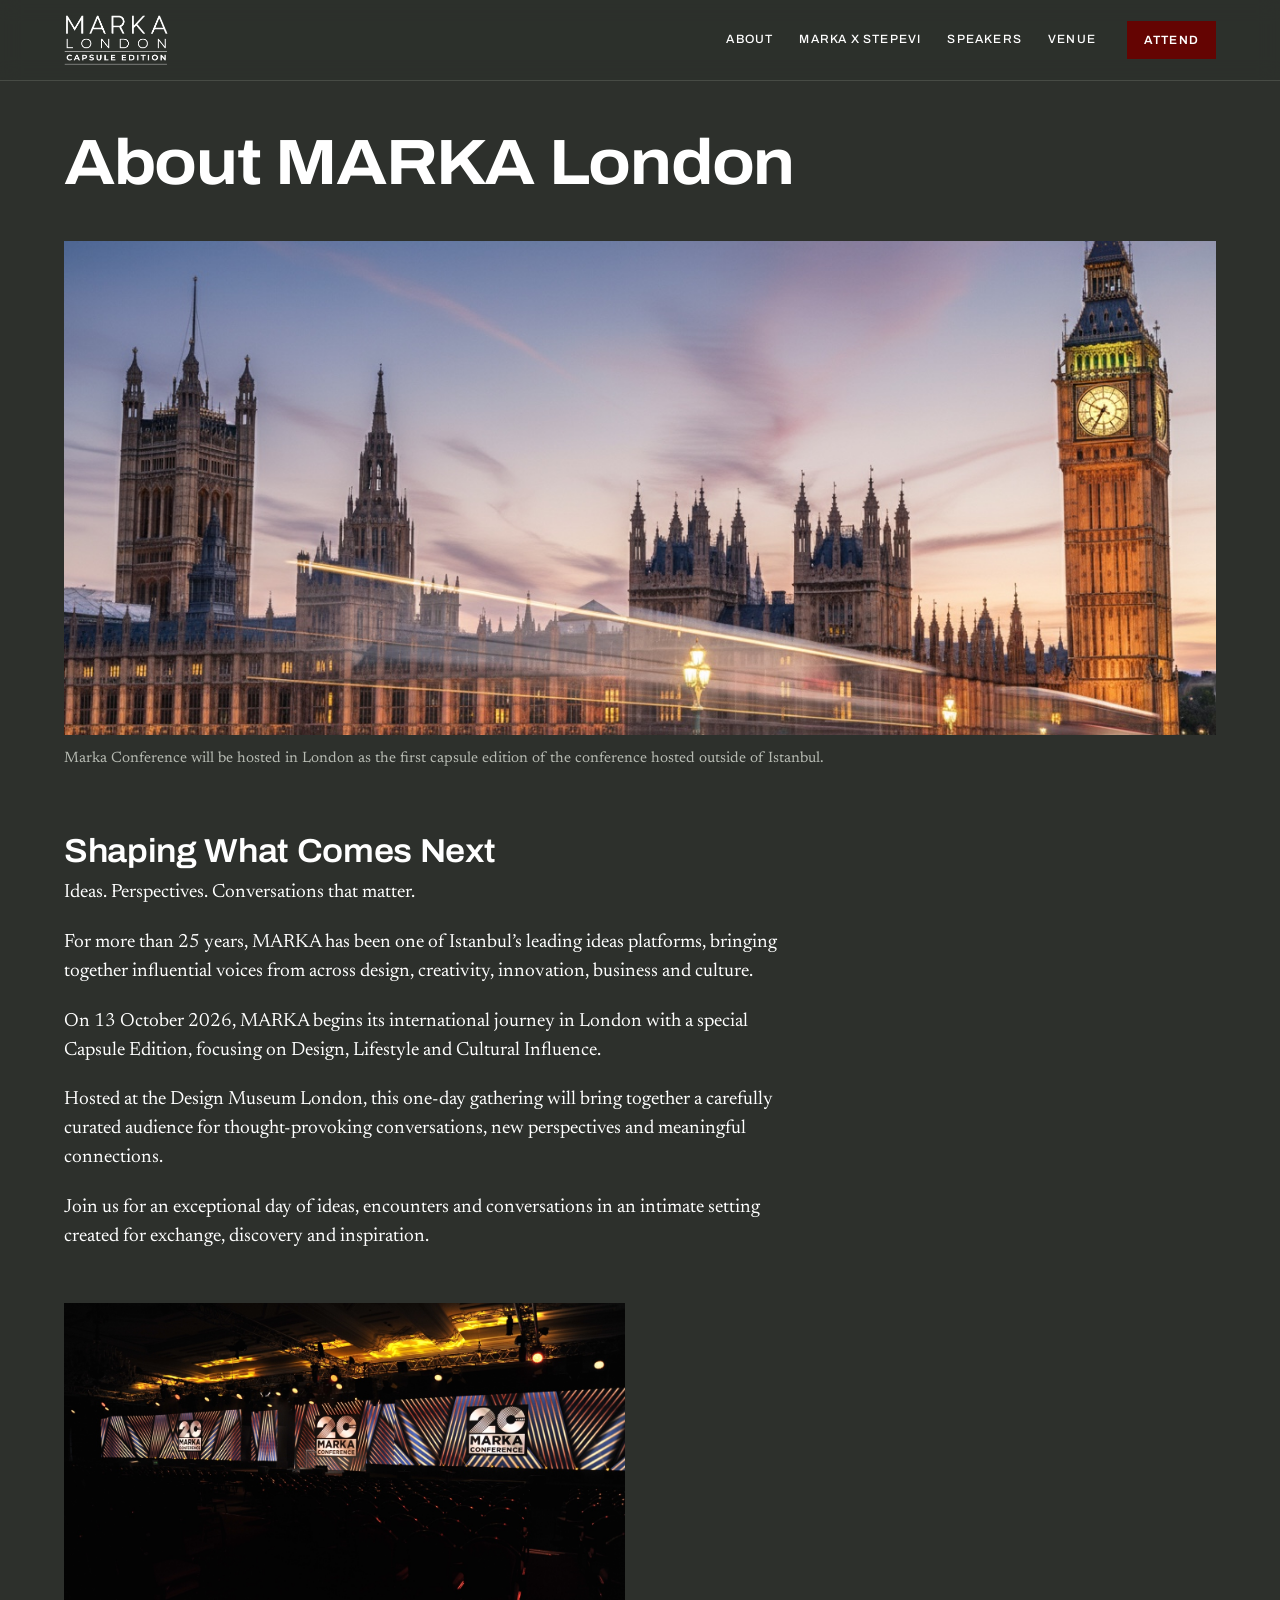
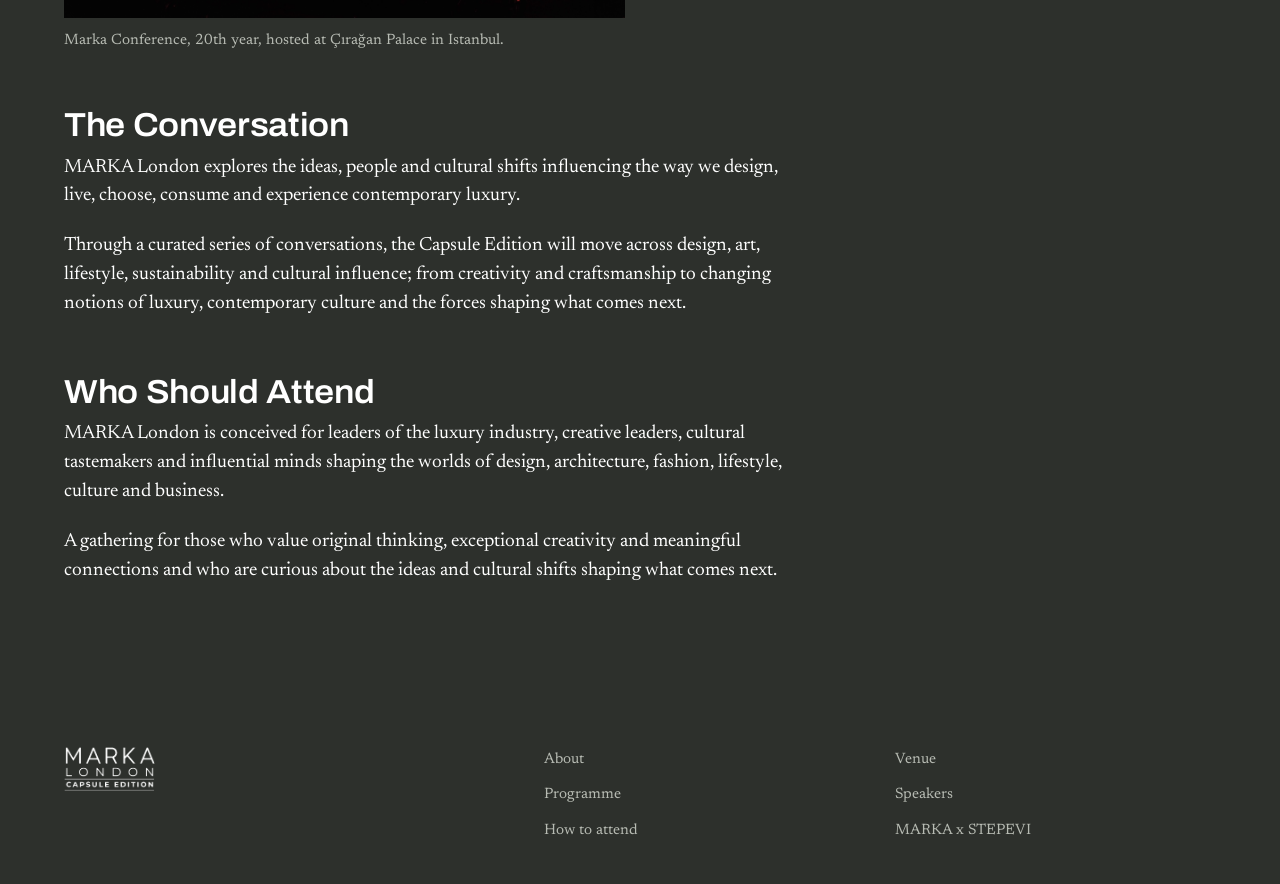
==== about.html @ 9a15dba4 "Initial commit: MARKA London Capsule Edition site Static landing site plus four inner pages (About, " ====
<!doctype html>
<html lang="en">
<head>
<meta charset="utf-8">
<meta name="viewport" content="width=device-width, initial-scale=1">
<meta name="description" content="About MARKA London — an exclusive platform for ideas and dialogue, at the Design Museum on 13 October 2026.">
<title>About MARKA London</title>
<link rel="preconnect" href="https://fonts.googleapis.com">
<link rel="preconnect" href="https://fonts.gstatic.com" crossorigin>
<link rel="stylesheet" href="https://fonts.googleapis.com/css2?family=Archivo:wdth,wght@75..125,400..700&family=Newsreader:opsz,wght@6..72,300..600&display=swap">
<link rel="stylesheet" href="styles.css">
<style>
  /* ---------- L2 page ---------- */
  .l2{padding-block:clamp(30px,4vw,58px) clamp(50px,7vw,96px);}
  .l2-title{
    font-family:var(--display);
    font-variation-settings:"wdth" 110,"wght" 700;letter-spacing:-.02em;
    font-size:clamp(34px,5.4vw,64px);line-height:.98;
    margin:0 0 clamp(28px,3.6vw,52px);
    text-wrap:balance;
  }
  .banner-fig{margin:0 0 clamp(38px,5vw,76px);}
  .banner{aspect-ratio:21/9;overflow:hidden;}
  .banner svg,
  .banner img{width:100%;height:100%;object-fit:cover;}
  .banner-fig figcaption{
    margin-top:12px;
    font-size:15px;color:var(--ink-2);
  }
  @media (max-width:760px){.banner{aspect-ratio:16/10;}}

  .about-body{max-width:68ch;font-size:clamp(18px,1.5vw,21px);line-height:1.5;}
  .l2-subtitle{
    font-family:var(--display);
    font-variation-settings:"wdth" 106,"wght" 600;letter-spacing:-.01em;
    font-size:clamp(24px,2.6vw,34px);line-height:1.06;
    margin:0 0 .3em;
  }
  .l2-standfirst{margin:0 0 1.6em;}
  /* Sits inside .about-body, so it takes the text measure rather than the banner's full width. */
  .inline-fig{margin:clamp(34px,4vw,54px) 0 0;max-width:75%;}
  .about-body > * + .l2-subtitle{margin-top:clamp(38px,4.4vw,60px);}
  .inline-fig img{width:100%;aspect-ratio:16/9;object-fit:cover;display:block;}
  .inline-fig figcaption{margin-top:12px;font-size:15px;line-height:1.45;color:var(--ink-2);}
  .about-body p{margin:0 0 1.1em;}
  .about-body p:last-child{margin-bottom:0;}
</style>
</head>
<body>

<header class="top">
  <div class="wrap top-in">
    <a class="mark-logo" href="index.html"><img src="assets/logo.png" alt="MARKA London — Capsule Edition"></a>
    <nav class="nav" aria-label="Primary">
      <a href="about.html">About</a>
      <a href="stepevi.html">MARKA x STEPEVI</a>
      <a href="speakers.html">Speakers</a>
      <a href="venue.html">Venue</a>
    </nav>
    <a class="btn btn-sm" href="index.html#attend">Attend</a>
  </div>
</header>

<main>

  <section class="l2">
    <div class="wrap">

      <h1 class="l2-title">About MARKA London</h1>

      <figure class="banner-fig">
        <div class="banner">
          <img src="assets/about-banner-london.jpg" alt="Marka Conference will be hosted in London as the first capsule edition of the conference hosted outside of Istanbul.">
        </div>
        <figcaption>Marka Conference will be hosted in London as the first capsule edition of the conference hosted outside of Istanbul.</figcaption>
      </figure>

      <div class="about-body">
        <h2 class="l2-subtitle">Shaping What Comes Next</h2>
        <p class="l2-standfirst">Ideas. Perspectives. Conversations that matter.</p>
        <p>For more than 25 years, MARKA has been one of Istanbul&rsquo;s leading ideas platforms, bringing together influential voices from across design, creativity, innovation, business and culture.</p>
        <p>On 13 October 2026, MARKA begins its international journey in London with a special Capsule Edition, focusing on Design, Lifestyle and Cultural Influence.</p>
        <p>Hosted at the Design Museum London, this one-day gathering will bring together a carefully curated audience for thought-provoking conversations, new perspectives and meaningful connections.</p>
        <p>Join us for an exceptional day of ideas, encounters and conversations in an intimate setting created for exchange, discovery and inspiration.</p>

        <figure class="inline-fig">
          <img src="assets/marka-conference-ciragan.jpg" alt="Marka Conference, 20th year, hosted at &Ccedil;ıra&#287;an Palace in Istanbul.">
          <figcaption>Marka Conference, 20th year, hosted at &Ccedil;ıra&#287;an Palace in Istanbul.</figcaption>
        </figure>

        <h2 class="l2-subtitle">The Conversation</h2>
        <p>MARKA London explores the ideas, people and cultural shifts influencing the way we design, live, choose, consume and experience contemporary luxury.</p>
        <p>Through a curated series of conversations, the Capsule Edition will move across design, art, lifestyle, sustainability and cultural influence; from creativity and craftsmanship to changing notions of luxury, contemporary culture and the forces shaping what comes next.</p>

        <h2 class="l2-subtitle">Who Should Attend</h2>
        <p>MARKA London is conceived for leaders of the luxury industry, creative leaders, cultural tastemakers and influential minds shaping the worlds of design, architecture, fashion, lifestyle, culture and business.</p>
        <p>A gathering for those who value original thinking, exceptional creativity and meaningful connections and who are curious about the ideas and cultural shifts shaping what comes next.</p>
      </div>

    </div>
  </section>

</main>

<footer class="foot">
  <div class="wrap">
    <div class="foot-grid">
      <div>
        <a class="mark-logo" href="index.html"><img src="assets/logo.png" alt="MARKA London — Capsule Edition"></a>
      </div>
      <div>
        <ul>
          <li><a href="about.html">About</a></li>
          <li><a href="index.html#visit">Programme</a></li>
          <li><a href="index.html#attend">How to attend</a></li>
        </ul>
      </div>
      <div>
        <ul>
          <li><a href="venue.html">Venue</a></li>
          <li><a href="speakers.html">Speakers</a></li>
          <li><a href="stepevi.html">MARKA x STEPEVI</a></li>
        </ul>
      </div>
    </div>
  </div>
</footer>

</body>
</html>
---- styles.css ----
:root{
  color-scheme:dark;
  --paper:#2D302C;
  --surface:#363A34;
  --ink:#FFFFFF;
  --ink-2:#B7BBB3;
  --rule:#474B45;
  --rule-strong:#FFFFFF;
  --accent:#640402;
  --accent-ink:#FFFFFF;
  --focus:var(--ink-2);

  --display:"Archivo","Helvetica Neue",Helvetica,Arial,sans-serif;
  --body:"Newsreader",Georgia,"Times New Roman",serif;

  --gap:clamp(20px,2.4vw,34px);
  --pad:clamp(20px,5vw,64px);
  --section:clamp(38px,4.4vw,66px);
  --header:80px;
}
*{box-sizing:border-box;}
body{
  margin:0;
  background:var(--paper);
  color:var(--ink);
  font-family:var(--body);
  font-size:17px;
  line-height:1.55;
  -webkit-font-smoothing:antialiased;
}
a{color:inherit;text-decoration:none;}
img,svg{display:block;max-width:100%;}
:focus-visible{outline:2px solid var(--focus);outline-offset:3px;}

.wrap{max-width:1360px;margin:0 auto;padding-inline:var(--pad);}

/* ---------- shared type ---------- */
.label{
  font-family:var(--display);
  font-variation-settings:"wdth" 100,"wght" 600;
  font-size:11px;
  letter-spacing:.14em;
  text-transform:uppercase;
  color:var(--ink-2);
  font-variant-numeric:tabular-nums;
  margin:0;
}
.sect-title{
  font-family:var(--display);
  font-variation-settings:"wdth" 108,"wght" 600;
  letter-spacing:-.005em;
  font-size:clamp(28px,4.2vw,52px);
  line-height:1.02;
  margin:0;
  text-wrap:balance;
}
.lede{
  font-size:clamp(17px,1.35vw,20px);
  line-height:1.5;
  color:var(--ink-2);
  max-width:52ch;
  margin:0;
}

/* ---------- header ---------- */
.top{
  position:sticky;top:0;z-index:40;
  background:color-mix(in srgb,var(--paper) 88%,transparent);
  backdrop-filter:blur(10px);
  border-bottom:1px solid var(--rule);
}
.top-in{display:flex;align-items:center;gap:var(--gap);height:var(--header);}
.mark{
  font-family:var(--display);
  font-variation-settings:"wdth" 118,"wght" 700;
  text-transform:uppercase;
  letter-spacing:.02em;
  font-size:17px;
  margin-right:auto;
}
.mark-logo{
  display:block;
  height:50px;width:auto;
  margin-right:auto;
}
.mark-logo img{display:block;height:100%;width:auto;filter:invert(1);}
@media (max-width:520px){.mark-logo{height:40px;}}
.nav{display:flex;gap:26px;align-items:center;}
.nav a{
  font-family:var(--display);
  font-variation-settings:"wdth" 100,"wght" 500;
  font-size:12px;letter-spacing:.1em;text-transform:uppercase;
  padding-block:4px;
  border-bottom:1px solid transparent;
}
.nav a:hover{border-bottom-color:var(--rule-strong);}
@media (max-width:860px){.nav{display:none;}}

.btn{
  display:inline-flex;align-items:center;justify-content:center;
  font-family:var(--display);
  font-variation-settings:"wdth" 100,"wght" 600;
  font-size:12px;letter-spacing:.1em;text-transform:uppercase;
  padding:11px 20px;
  background:var(--accent);color:var(--accent-ink);
  border:1px solid var(--accent);
  transition:opacity .18s ease;
}
.btn:hover{opacity:.84;}
.btn-ghost{background:transparent;color:var(--ink);border-color:var(--rule-strong);}
.btn-ghost:hover{background:var(--ink);color:var(--paper);opacity:1;}
.btn-sm{padding:9px 16px;}

/* ---------- hero ---------- */
.hero{position:relative;}
.hero-banner{width:100%;height:auto;}

/* ---------- ticker ---------- */
.ticker{
  border-bottom:1px solid var(--rule);
  overflow:hidden;
  padding-block:14px;
}
.ticker-track{
  display:flex;width:max-content;
  animation:slide 46s linear infinite;
}
.ticker:hover .ticker-track{animation-play-state:paused;}
.ticker-track span{
  font-family:var(--display);
  font-variation-settings:"wdth" 100,"wght" 500;
  font-size:12px;letter-spacing:.12em;text-transform:uppercase;
  color:var(--ink-2);
  padding-inline:18px;
  white-space:nowrap;
}
.ticker-track span::after{content:"·";margin-left:18px;color:var(--rule);}
.ticker-hero{
  position:sticky;top:calc(var(--header) + 1px);z-index:30;
  background:var(--accent);
  border-top:2px solid var(--accent);
  border-bottom:2px solid var(--accent);
}
.ticker-hero .ticker-track span{color:#FFFFFF;}
.ticker-hero .ticker-track span::after{color:rgba(255,255,255,.45);}
@keyframes slide{from{transform:translateX(0);}to{transform:translateX(-50%);}}
@media (prefers-reduced-motion:reduce){
  .ticker-track{animation:none;}
  .ticker{overflow-x:auto;}
}

/* ---------- section scaffold ---------- */
.sect{padding-block:var(--section);}
.sect-head{
  display:grid;grid-template-columns:180px 1fr auto;
  gap:var(--gap);align-items:baseline;
  padding-top:18px;border-top:1px solid var(--rule-strong);
  margin-bottom:clamp(24px,2.8vw,38px);
}
.sect-head .more{
  font-family:var(--display);
  font-variation-settings:"wdth" 100,"wght" 600;
  font-size:12px;letter-spacing:.1em;text-transform:uppercase;
  border-bottom:1px solid var(--rule-strong);padding-bottom:2px;
  white-space:nowrap;
}
.sect-head .more:hover{color:var(--ink-2);border-bottom-color:var(--ink-2);}
@media (max-width:760px){
  .sect-head{grid-template-columns:1fr;gap:14px;}
  .sect-head .more{justify-self:start;}
}
/* Section heads: accent-coloured eyebrow, title underscored in the same red.
   justify-self shrinks the title to its text, so the rule ends with the words. */
.sect-head .label{color:var(--ink-2);}
.sect-head .sect-title{
  justify-self:start;
  padding-bottom:.14em;
  border-bottom:2px solid var(--ink-2);
}

#programs{padding-top:clamp(34px,4vw,58px);}

/* ---------- how to attend ---------- */
#attend .sect-head{margin-bottom:clamp(18px,2vw,26px);}
.attend-lede{margin:0 0 clamp(30px,4vw,52px);}
.attend-grid{display:grid;grid-template-columns:repeat(2,1fr);gap:var(--gap);}
.attend-panel{
  display:flex;flex-direction:column;gap:clamp(34px,4.2vw,58px);
  padding:clamp(30px,3.2vw,54px);
  min-height:clamp(330px,30vw,430px);
  background:var(--bg);color:var(--fg);
}
.panel-accent{--bg:#4B0302;--fg:#F5F4F1;--line:rgba(245,244,241,.4);--muted:rgba(245,244,241,.78);}
.panel-black{--bg:#000000;--fg:#F5F4F1;--line:rgba(245,244,241,.34);--muted:rgba(245,244,241,.72);}
.attend-panel svg{width:44px;height:44px;stroke:currentColor;fill:none;stroke-width:1.25;}
.attend-body{display:flex;flex-direction:column;align-items:flex-start;}
.attend-head{display:flex;align-items:center;gap:18px;}
.attend-head h3{
  font-family:var(--display);
  font-variation-settings:"wdth" 104,"wght" 600;letter-spacing:-.005em;
  font-size:clamp(19px,1.5vw,24px);line-height:1.08;
  margin:0;
}
.attend-body p{margin:0 0 1.05em;color:var(--muted);font-size:18px;line-height:1.5;max-width:46ch;}
.attend-mail{
  display:block;width:100%;
  margin-top:8px;
  border-top:1px solid var(--line);
  padding-top:18px;
  font-size:15px;color:var(--muted);
  word-break:break-word;
}
.attend-mail:hover{color:var(--fg);}
.attend-btn{
  display:inline-flex;align-items:center;gap:16px;
  margin-top:26px;padding-bottom:2px;
  background-image:linear-gradient(currentColor,currentColor);
  background-size:100% 1px;background-repeat:no-repeat;background-position:0 100%;
  font-family:var(--display);
  font-variation-settings:"wdth" 100,"wght" 600;
  font-size:12px;letter-spacing:.1em;text-transform:uppercase;
  transition:opacity .2s ease;
}
.attend-btn .arrow{width:17px;height:9px;stroke-width:1.6;}
.attend-btn:hover{opacity:.6;}
@media (max-width:760px){.attend-grid{grid-template-columns:1fr;}}
@media (prefers-reduced-motion:reduce){.attend-btn{transition:none;}}

/* ---------- card rows ---------- */
.row-3{display:grid;grid-template-columns:repeat(3,1fr);gap:var(--gap);}
.row-2{display:grid;grid-template-columns:repeat(2,1fr);gap:var(--gap);}
@media (max-width:900px){.row-3{grid-template-columns:1fr 1fr;}}
@media (max-width:620px){.row-3,.row-2{grid-template-columns:1fr;}}

/* programs: two stacked boxes per column */
.programs{display:grid;grid-template-columns:1fr 1fr;gap:var(--gap);align-items:stretch;}
.programs .stack{display:flex;flex-direction:column;gap:var(--gap);}
.programs .card{gap:0;}
.programs .card .frame{margin-bottom:16px;}
.programs .card p{margin-top:7px;}
.programs .frame{aspect-ratio:16/9;position:relative;}
/* Programme tiles sit mono at rest and cross-fade to the red-accented shot on hover. */
.programs .frame .frame-hover{
  position:absolute;inset:0;
  opacity:0;
  transition:opacity .45s ease,transform .5s cubic-bezier(.2,.6,.2,1);
}
.programs .card:hover .frame-hover{opacity:1;}
.programs .frame svg,
.programs .frame img{width:100%;height:100%;object-fit:cover;}
@media (max-width:760px){
  .programs{grid-template-columns:1fr;}
}

.card{display:flex;flex-direction:column;gap:16px;}
.card .frame{overflow:hidden;}
.card .frame svg,
.card .frame img{transition:transform .5s cubic-bezier(.2,.6,.2,1);}
.card:hover .frame svg,
.card:hover .frame img{transform:scale(1.03);}
.card h3{
  font-family:var(--display);
  font-variation-settings:"wdth" 104,"wght" 600;
  font-size:clamp(19px,1.7vw,24px);
  line-height:1.1;letter-spacing:-.005em;
  margin:0;
  display:inline;
  background-image:linear-gradient(var(--ink),var(--ink));
  background-size:0 1px;background-repeat:no-repeat;background-position:0 100%;
  transition:background-size .35s ease;
}
.card:hover h3{background-size:100% 1px;}
.card p{margin:0;color:var(--ink-2);font-size:16px;max-width:44ch;}
.card .meta{display:flex;gap:14px;align-items:baseline;}
.card .meta .dot{color:var(--ink-2);}
@media (prefers-reduced-motion:reduce){
  .card .frame svg,.card .frame img,.card h3{transition:none;}
  .programs .frame .frame-hover{transition:none;}
}

/* ---------- event day schedule ---------- */
/* Event Day: intro column beside the schedule. */
.event-layout{
  display:grid;grid-template-columns:1fr 1.75fr;gap:clamp(28px,4vw,72px);align-items:start;
  border-top:1px solid var(--rule-strong);padding-top:22px;
}
.event-intro .label{font-size:12.65px;margin-bottom:12px;color:var(--ink-2);}
/* Footnote marker on the sessions, and its key under the section title. */
.slot h3 .ast{font-size:.55em;line-height:1;vertical-align:super;margin-left:3px;color:var(--ink-2);}
.event-note{
  margin:clamp(20px,2.4vw,28px) 0 0;
  color:var(--ink);font-size:19px;line-height:1.45;
  max-width:24ch;
}
/* Inline rather than a flex sibling, so the marker sits tight against the text. */
.event-note .ast-lg{font-size:1.9em;line-height:0;vertical-align:-.18em;margin-right:.18em;}
.event-intro .sect-title{
  display:inline-block;
  padding-bottom:.14em;
  border-bottom:2px solid var(--ink-2);
}
@media (max-width:860px){.event-layout{grid-template-columns:1fr;}}

.schedule{border-top:0;}
.slot{
  display:grid;grid-template-columns:180px 1fr;gap:var(--gap);align-items:baseline;
  padding:22px 0 24px;
  border-bottom:1px solid var(--rule);
}
.slot:first-child{padding-top:0;}
.slot .slot-time{
  font-family:var(--display);
  font-variation-settings:"wdth" 100,"wght" 500;
  font-size:14.95px;letter-spacing:.1em;
  font-variant-numeric:tabular-nums;
  color:var(--ink-2);
  white-space:nowrap;
}
.slot h3{
  font-family:var(--display);
  font-variation-settings:"wdth" 104,"wght" 600;letter-spacing:-.005em;
  font-size:clamp(19px,1.8vw,25px);line-height:1.08;
  margin:0;
  text-wrap:balance;
}
.slot p{margin:7px 0 0;color:var(--ink-2);max-width:58ch;}
@media (max-width:760px){
  .slot{grid-template-columns:1fr;gap:8px;}
}



.note{font-size:13px;color:var(--ink-2);margin:14px 0 0;}

/* ---------- footer ---------- */
.foot{padding-block:clamp(44px,6vw,72px) 40px;}
/* Same wordmark as the header, a little smaller. */
.foot .mark-logo{height:44px;margin-bottom:16px;}
.foot-grid{display:grid;grid-template-columns:1.4fr 1fr 1fr;gap:var(--gap);}
@media (max-width:820px){.foot-grid{grid-template-columns:1fr 1fr;}}
.foot ul{list-style:none;margin:0;padding:0;display:flex;flex-direction:column;gap:9px;}
.foot ul a{font-size:15px;color:var(--ink-2);}
.foot ul a:hover{color:var(--ink);}
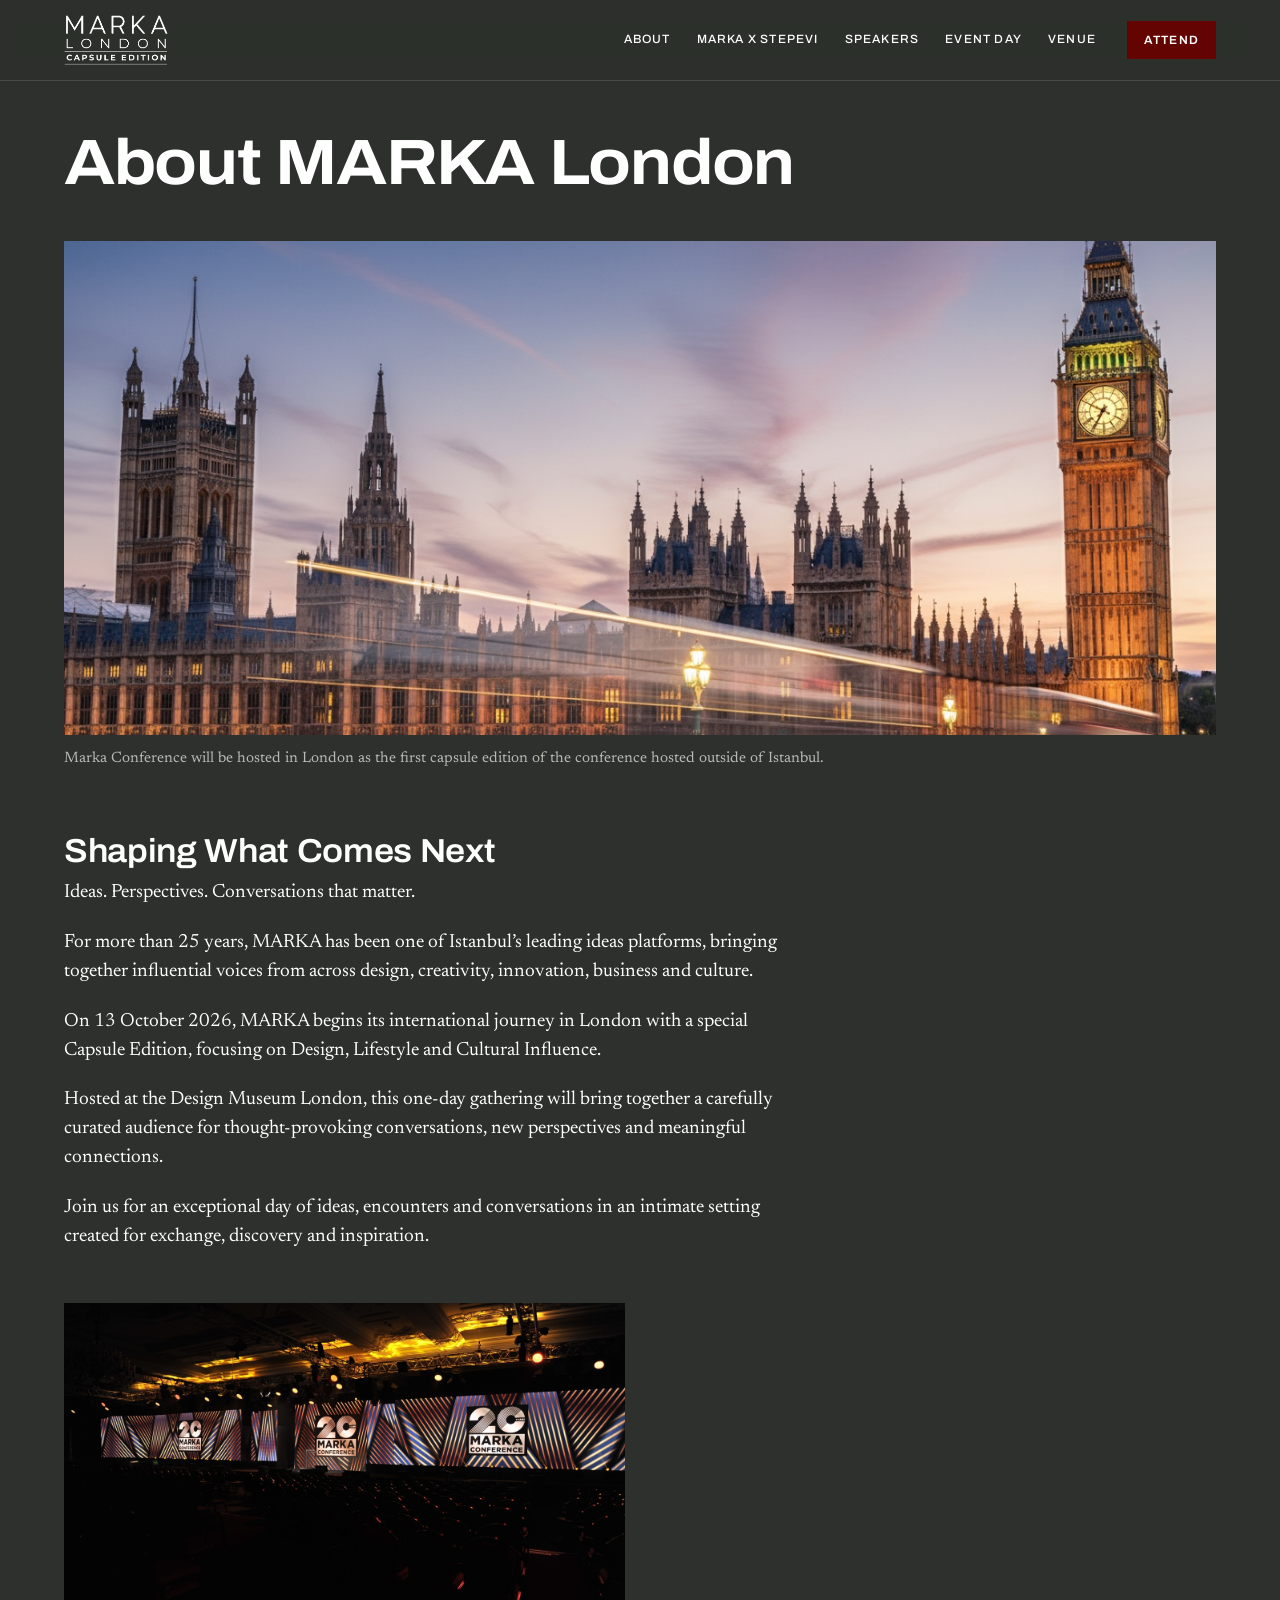
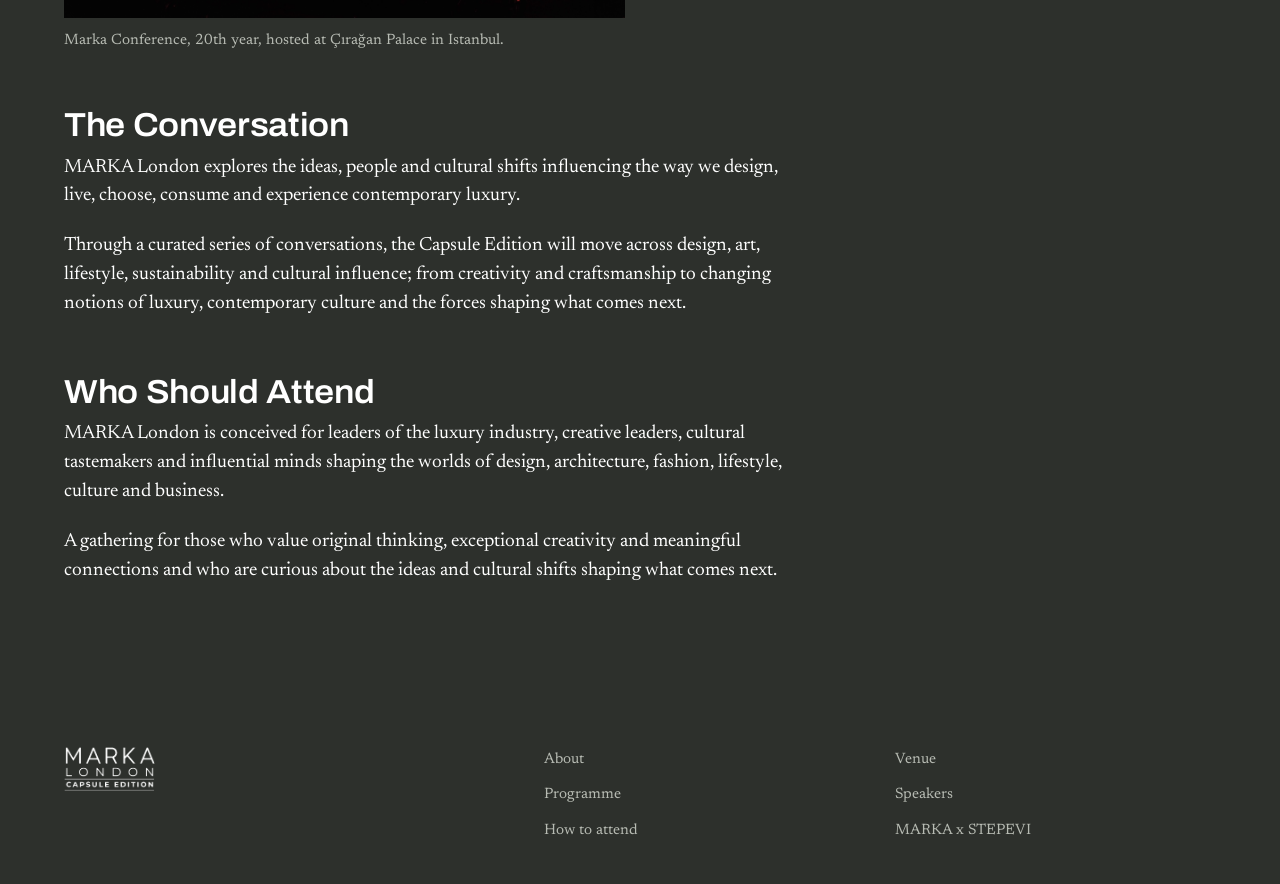
==== commit deb4555d: "Replace Event Day schedule with Day at a Glance timeline and add Event Day page The home page now ca" ====
--- a/about.html
+++ b/about.html
@@ -52,13 +52,27 @@
   <div class="wrap top-in">
     <a class="mark-logo" href="index.html"><img src="assets/logo.png" alt="MARKA London — Capsule Edition"></a>
     <nav class="nav" aria-label="Primary">
-      <a href="about.html">About</a>
-      <a href="stepevi.html">MARKA x STEPEVI</a>
-      <a href="speakers.html">Speakers</a>
-      <a href="venue.html">Venue</a>
+      <a href="about">About</a>
+      <a href="stepevi">MARKA x STEPEVI</a>
+      <a href="speakers">Speakers</a>
+      <a href="event-day">Event Day</a>
+      <a href="venue">Venue</a>
     </nav>
-    <a class="btn btn-sm" href="index.html#attend">Attend</a>
+    <div class="top-actions">
+      <a class="btn btn-sm" href="index.html#attend">Attend</a>
+      <button class="nav-toggle" type="button" aria-expanded="false"
+              aria-controls="mobileNav" aria-label="Open menu">
+        <span class="bars" aria-hidden="true"></span>
+      </button>
+    </div>
   </div>
+  <nav class="mobile-nav" id="mobileNav" aria-label="Primary, mobile">
+    <a href="about">About</a>
+    <a href="stepevi">MARKA x STEPEVI</a>
+    <a href="speakers">Speakers</a>
+    <a href="event-day">Event Day</a>
+    <a href="venue">Venue</a>
+  </nav>
 </header>
 
 <main>
@@ -110,21 +124,34 @@
       </div>
       <div>
         <ul>
-          <li><a href="about.html">About</a></li>
-          <li><a href="index.html#visit">Programme</a></li>
+          <li><a href="about">About</a></li>
+          <li><a href="event-day">Programme</a></li>
           <li><a href="index.html#attend">How to attend</a></li>
         </ul>
       </div>
       <div>
         <ul>
-          <li><a href="venue.html">Venue</a></li>
-          <li><a href="speakers.html">Speakers</a></li>
-          <li><a href="stepevi.html">MARKA x STEPEVI</a></li>
+          <li><a href="venue">Venue</a></li>
+          <li><a href="speakers">Speakers</a></li>
+          <li><a href="stepevi">MARKA x STEPEVI</a></li>
         </ul>
       </div>
     </div>
   </div>
 </footer>
 
+<script>
+(function(){
+  var btn = document.querySelector('.nav-toggle');
+  var menu = document.getElementById('mobileNav');
+  if (!btn || !menu) return;
+  btn.addEventListener('click', function(){
+    var open = btn.getAttribute('aria-expanded') === 'true';
+    btn.setAttribute('aria-expanded', String(!open));
+    btn.setAttribute('aria-label', open ? 'Open menu' : 'Close menu');
+    menu.classList.toggle('is-open', !open);
+  });
+})();
+</script>
 </body>
 </html>
--- a/styles.css
+++ b/styles.css
@@ -278,55 +278,6 @@
   .programs .frame .frame-hover{transition:none;}
 }
 
-/* ---------- event day schedule ---------- */
-/* Event Day: intro column beside the schedule. */
-.event-layout{
-  display:grid;grid-template-columns:1fr 1.75fr;gap:clamp(28px,4vw,72px);align-items:start;
-  border-top:1px solid var(--rule-strong);padding-top:22px;
-}
-.event-intro .label{font-size:12.65px;margin-bottom:12px;color:var(--ink-2);}
-/* Footnote marker on the sessions, and its key under the section title. */
-.slot h3 .ast{font-size:.55em;line-height:1;vertical-align:super;margin-left:3px;color:var(--ink-2);}
-.event-note{
-  margin:clamp(20px,2.4vw,28px) 0 0;
-  color:var(--ink);font-size:19px;line-height:1.45;
-  max-width:24ch;
-}
-/* Inline rather than a flex sibling, so the marker sits tight against the text. */
-.event-note .ast-lg{font-size:1.9em;line-height:0;vertical-align:-.18em;margin-right:.18em;}
-.event-intro .sect-title{
-  display:inline-block;
-  padding-bottom:.14em;
-  border-bottom:2px solid var(--ink-2);
-}
-@media (max-width:860px){.event-layout{grid-template-columns:1fr;}}
-
-.schedule{border-top:0;}
-.slot{
-  display:grid;grid-template-columns:180px 1fr;gap:var(--gap);align-items:baseline;
-  padding:22px 0 24px;
-  border-bottom:1px solid var(--rule);
-}
-.slot:first-child{padding-top:0;}
-.slot .slot-time{
-  font-family:var(--display);
-  font-variation-settings:"wdth" 100,"wght" 500;
-  font-size:14.95px;letter-spacing:.1em;
-  font-variant-numeric:tabular-nums;
-  color:var(--ink-2);
-  white-space:nowrap;
-}
-.slot h3{
-  font-family:var(--display);
-  font-variation-settings:"wdth" 104,"wght" 600;letter-spacing:-.005em;
-  font-size:clamp(19px,1.8vw,25px);line-height:1.08;
-  margin:0;
-  text-wrap:balance;
-}
-.slot p{margin:7px 0 0;color:var(--ink-2);max-width:58ch;}
-@media (max-width:760px){
-  .slot{grid-template-columns:1fr;gap:8px;}
-}
 
 
 
@@ -341,3 +292,149 @@
 .foot ul{list-style:none;margin:0;padding:0;display:flex;flex-direction:column;gap:9px;}
 .foot ul a{font-size:15px;color:var(--ink-2);}
 .foot ul a:hover{color:var(--ink);}
+
+/* ---------- mobile navigation ---------- */
+/* .nav is hidden below 860px; this hamburger carries the links instead. */
+.top-actions{display:flex;align-items:center;gap:14px;}
+.nav-toggle{display:none;}
+.mobile-nav{display:none;}
+
+@media (max-width:860px){
+  .nav-toggle{
+    display:inline-flex;align-items:center;justify-content:center;
+    width:42px;height:42px;flex:none;padding:0;
+    background:none;border:1px solid var(--rule);
+    color:var(--ink);cursor:pointer;
+  }
+  /* Three bars from one element: the middle is the span, the outer two
+     are its pseudo-elements, which rotate into an X when open. */
+  .nav-toggle .bars,
+  .nav-toggle .bars::before,
+  .nav-toggle .bars::after{
+    display:block;width:18px;height:1.5px;background:currentColor;
+  }
+  .nav-toggle .bars{position:relative;}
+  .nav-toggle .bars::before,
+  .nav-toggle .bars::after{content:"";position:absolute;left:0;}
+  .nav-toggle .bars::before{top:-6px;}
+  .nav-toggle .bars::after{top:6px;}
+  .nav-toggle[aria-expanded="true"] .bars{background:transparent;}
+  .nav-toggle[aria-expanded="true"] .bars::before{top:0;transform:rotate(45deg);}
+  .nav-toggle[aria-expanded="true"] .bars::after{top:0;transform:rotate(-45deg);}
+
+  .mobile-nav{
+    flex-direction:column;
+    padding-inline:var(--pad);
+    border-top:1px solid var(--rule);
+    background:var(--paper);
+  }
+  .mobile-nav.is-open{display:flex;}
+  .mobile-nav a{
+    font-family:var(--display);
+    font-variation-settings:"wdth" 100,"wght" 500;
+    font-size:13px;letter-spacing:.1em;text-transform:uppercase;
+    padding-block:16px;
+    border-bottom:1px solid var(--rule);
+  }
+  .mobile-nav a:last-child{border-bottom:0;}
+}
+
+/* Footer links stack into one column on phones, so Venue / Speakers /
+   MARKA x STEPEVI sit below About / Programme / How to attend. */
+@media (max-width:760px){
+  .foot-grid{grid-template-columns:1fr;}
+}
+
+/* The hero ticker sits at roughly half its desktop height on phones:
+   ~48px tall becomes ~24px, with type and spacing scaled to match. */
+@media (max-width:760px){
+  .ticker{padding-block:5px;}
+  .ticker-track span{font-size:9px;letter-spacing:.1em;padding-inline:9px;}
+  .ticker-track span::after{margin-left:9px;}
+}
+
+/* The header (80px) and the hero ticker are both sticky, so they cover the
+   top ~132px of the viewport -- desktop ~132px, mobile ~109px. Without this,
+   an anchor jump to #visit or #attend parks the section title underneath
+   them. scroll-margin-top moves the landing point clear, leaving the
+   section's own padding as breathing room above the title. */
+.sect{scroll-margin-top:110px;}
+@media (max-width:760px){
+  .sect{scroll-margin-top:90px;}
+}
+
+/* ---------- day at a glance (programme timeline) ---------- */
+/* Scoped under .mk-prog; used on the home page and event-day.html. Loads Montserrat. */
+.mk-prog{
+  --mk-ground:#4A0D10;
+  --mk-ink:#ffffff;
+  --mk-accent:#F3D4CF;
+  --mk-muted:rgba(255,255,255,0.8);
+  --mk-pad:40px;
+  --mk-lcol:220px;
+  --mk-mcol:110px;
+  background:var(--mk-ground);
+  color:var(--mk-ink);
+  font-family:'Montserrat','Helvetica Neue',Arial,sans-serif;
+  padding:72px 0 96px;
+  box-sizing:border-box;
+}
+.mk-prog *,.mk-prog *::before,.mk-prog *::after{box-sizing:border-box}
+.mk-prog__head{display:flex;flex-direction:column;align-items:center;text-align:center;padding:0 16px}
+.mk-prog__marka{font-size:66px;font-weight:400;letter-spacing:.14em;line-height:1;margin-right:-.14em}
+.mk-prog__london{font-size:30px;font-weight:300;letter-spacing:.62em;line-height:1;margin-top:10px;margin-right:-.62em}
+.mk-prog__edition{margin-top:18px;padding:8px 4px;border-top:1.5px solid var(--mk-ink);border-bottom:1.5px solid var(--mk-ink);font-size:17px;font-weight:700;letter-spacing:.28em}
+.mk-prog__date{margin-top:30px;font-size:22px;font-weight:500;letter-spacing:.12em}
+.mk-prog__venue{margin-top:12px;font-size:12px;letter-spacing:.16em}
+.mk-prog__rule{margin-top:40px;width:62px;height:1.5px;background:var(--mk-ink)}
+.mk-prog__h{margin:36px 0 0;font-size:36px;font-weight:400;letter-spacing:.16em;color:var(--mk-ink)}
+
+.mk-prog__list{position:relative;max-width:900px;margin:64px auto 0;padding:0 var(--mk-pad);display:flex;flex-direction:column;gap:40px;list-style:none}
+.mk-prog__list::before{content:"";position:absolute;top:30px;bottom:30px;width:2px;background:var(--mk-ink);
+  left:calc(var(--mk-pad) + var(--mk-lcol) + var(--mk-mcol) / 2 - 1px)}
+
+.mk-row{display:grid;grid-template-columns:var(--mk-lcol) var(--mk-mcol) minmax(0,1fr);grid-template-areas:"l m r";align-items:start;position:relative;margin:0}
+.mk-l{grid-area:l;display:flex;flex-direction:column;align-items:flex-end;gap:6px;text-align:right}
+.mk-m{grid-area:m;display:flex;justify-content:center}
+.mk-r{grid-area:r;display:flex;flex-direction:column;gap:5px}
+.mk-sec .mk-l{padding-top:18px}
+.mk-sec .mk-r{padding-top:16px}
+
+.mk-dot{display:block;width:20px;height:20px;border:2px solid var(--mk-ink);border-radius:50%;background:var(--mk-ground);box-sizing:content-box}
+.mk-ic{display:flex;align-items:center;justify-content:center;width:58px;height:58px;border:2px solid var(--mk-ink);border-radius:50%;background:var(--mk-ground)}
+.mk-ic svg{width:26px;height:26px;display:block}
+.mk-ic svg.mk-mic{width:36px;height:36px;overflow:visible}
+
+.mk-time{font-size:22px;font-weight:300;letter-spacing:.08em;line-height:1}
+.mk-tag{font-size:10px;font-weight:600;letter-spacing:.2em;text-transform:uppercase;color:var(--mk-accent);max-width:180px;line-height:1.5}
+.mk-name{margin:0;font-size:17px;font-weight:600;letter-spacing:.08em;line-height:1.3}
+.mk-with{font-size:12px;letter-spacing:.06em;color:rgba(255,255,255,.78)}
+.mk-with b{font-weight:600;color:var(--mk-ink)}
+.mk-title{margin-top:8px;font-size:14px;font-weight:600;letter-spacing:.14em;color:var(--mk-accent);line-height:1.4}
+.mk-desc{margin:0;font-size:13px;font-weight:300;letter-spacing:.03em;line-height:1.55;color:var(--mk-muted)}
+.mk-sech{margin:0;font-size:20px;font-weight:500;letter-spacing:.22em;line-height:1.3}
+
+/* Phones & small tablets: timeline on the left, time above each entry */
+@media (max-width:700px){
+  .mk-prog{--mk-pad:20px;--mk-mcol:64px;padding:56px 0 72px}
+  .mk-prog__marka{font-size:48px}
+  .mk-prog__london{font-size:22px}
+  .mk-prog__edition{font-size:14px}
+  .mk-prog__date{font-size:18px}
+  .mk-prog__h{font-size:26px}
+  .mk-prog__list{gap:32px;margin-top:48px}
+  .mk-prog__list::before{left:calc(var(--mk-pad) + var(--mk-mcol) / 2 - 1px)}
+  .mk-row{grid-template-columns:var(--mk-mcol) minmax(0,1fr);grid-template-areas:"m l" "m r";column-gap:12px}
+  .mk-l{flex-direction:row;align-items:baseline;justify-content:flex-start;gap:12px;text-align:left;margin-bottom:6px}
+  .mk-l:empty{display:none}
+  .mk-time{font-size:18px}
+  .mk-tag{max-width:none}
+  .mk-sec .mk-l{padding-top:4px}
+  .mk-sec .mk-r{padding-top:0}
+  .mk-sec .mk-l:empty + .mk-m + .mk-r,.mk-sec .mk-l:empty ~ .mk-r{padding-top:14px}
+  .mk-ic{width:48px;height:48px}
+  .mk-ic svg{width:22px;height:22px}
+  .mk-ic svg.mk-mic{width:30px;height:30px}
+  .mk-sech{font-size:17px;letter-spacing:.18em}
+  .mk-name{font-size:15px}
+}
